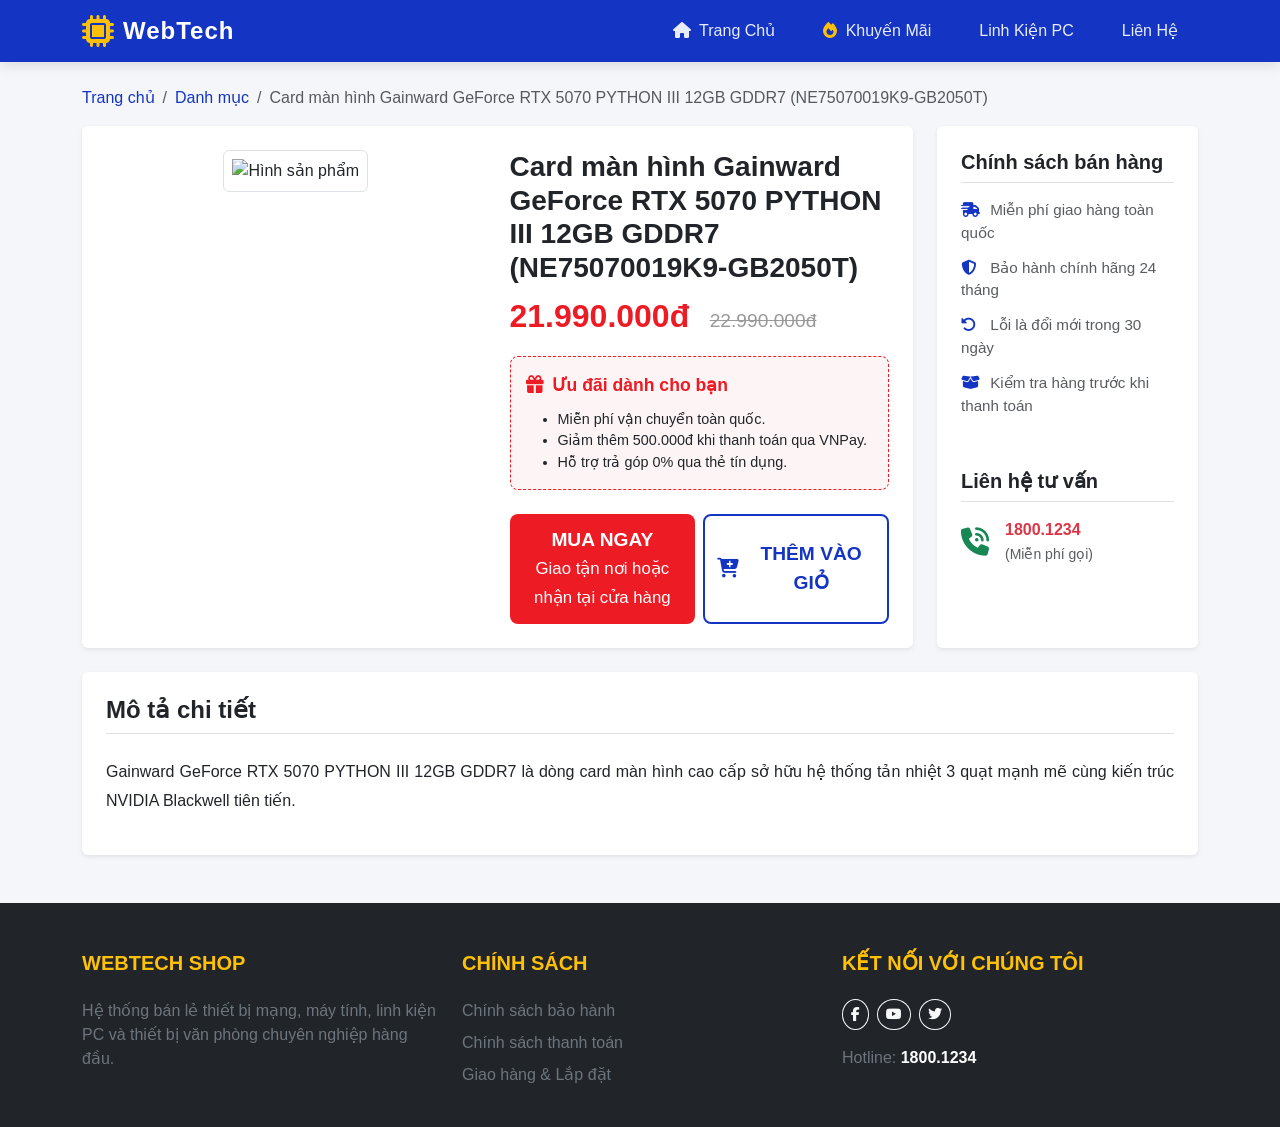
==== product-detail.html @ 5ba0ca41 "Add files via upload" ====
<!DOCTYPE html>
<html lang="vi">
<head>
    <meta charset="UTF-8">
    <meta name="viewport" content="width=device-width, initial-scale=1.0">
    <title id="page-title">Chi tiết sản phẩm - WebTech</title>
    
    <link href="https://cdn.jsdelivr.net/npm/bootstrap@5.3.0/dist/css/bootstrap.min.css" rel="stylesheet">
    <link rel="stylesheet" href="https://cdnjs.cloudflare.com/ajax/libs/font-awesome/6.4.0/css/all.min.css">
    
    <style>
        :root {
            --primary-color: #1435c3;
            --secondary-color: #ed1b24;
            --bg-color: #f4f6f9;
        }

        body {
            background-color: var(--bg-color);
            font-family: 'Segoe UI', Tahoma, Geneva, Verdana, sans-serif;
        }

        /* --- Navbar Đồng bộ với Index --- */
        .main-nav {
            background-color: var(--primary-color);
            box-shadow: 0 4px 12px rgba(0,0,0,0.1);
        }
        .navbar-brand { font-size: 1.5rem; letter-spacing: 1px; }
        .nav-link {
            color: rgba(255, 255, 255, 0.9) !important;
            font-weight: 500;
            padding: 10px 20px !important;
            transition: all 0.3s ease;
            border-radius: 6px;
        }
        .nav-link:hover {
            color: #fff !important;
            background-color: rgba(255, 255, 255, 0.1);
        }

        /* --- Chi tiết sản phẩm --- */
        .breadcrumb a { text-decoration: none; color: var(--primary-color); }
        .product-price-detail { font-size: 2rem; color: var(--secondary-color); font-weight: bold; }
        .product-old-price-detail { text-decoration: line-through; color: #999; font-size: 1.2rem; }
        
        .promo-box {
            border: 1px dashed var(--secondary-color);
            border-radius: 8px;
            padding: 15px;
            background-color: #fdf5f5;
        }
        .promo-title {
            color: var(--secondary-color);
            font-weight: bold;
            font-size: 1.1rem;
            margin-bottom: 10px;
        }

        /* Buttons */
        .btn-buy-now {
            background-color: var(--secondary-color);
            color: white;
            font-weight: bold;
            font-size: 1.2rem;
            padding: 12px;
            border-radius: 8px;
            transition: all 0.3s ease;
            border: none;
        }
        .btn-buy-now:hover { background-color: #c9141c; transform: translateY(-2px); }
        
        .btn-add-cart {
            border: 2px solid var(--primary-color);
            color: var(--primary-color);
            font-weight: bold;
            font-size: 1.2rem;
            padding: 12px;
            border-radius: 8px;
            transition: all 0.3s ease;
            background: transparent;
        }
        .btn-add-cart:hover { background-color: var(--primary-color); color: white; transform: translateY(-2px); }

        .policy-list li { margin-bottom: 12px; font-size: 0.95rem; }
        .policy-list i { color: var(--primary-color); width: 25px; }

        /* Đảm bảo ảnh chi tiết giữ đúng tỷ lệ */
        .detail-main-img {
            width: 100%;
            height: 400px;
            object-fit: contain;
        }

        /* Icon cho modal thông báo */
        .modal-icon {
            font-size: 3.5rem;
            color: #ffc107;
            margin-bottom: 15px;
        }
    </style>
</head>
<body>

    <nav class="navbar navbar-expand-lg navbar-dark main-nav sticky-top mb-4">
        <div class="container">
            <a class="navbar-brand fw-bold d-flex align-items-center" href="index.html">
                <i class="fa-solid fa-microchip fs-2 me-2 text-warning"></i> 
                <span>WebTech</span>
            </a>
            <button class="navbar-toggler border-0" type="button" data-bs-toggle="collapse" data-bs-target="#mainMenu">
                <span class="navbar-toggler-icon"></span>
            </button>
            <div class="collapse navbar-collapse" id="mainMenu">
                <ul class="navbar-nav ms-auto gap-2">
                    <li class="nav-item"><a class="nav-link" href="index.html"><i class="fa-solid fa-house me-1"></i> Trang Chủ</a></li>
                    <li class="nav-item"><a class="nav-link" href="#" data-bs-toggle="modal" data-bs-target="#comingSoonModal"><i class="fa-solid fa-fire me-1 text-warning"></i> Khuyến Mãi</a></li>
                    <li class="nav-item"><a class="nav-link" href="#" data-bs-toggle="modal" data-bs-target="#comingSoonModal">Linh Kiện PC</a></li>
                    <li class="nav-item"><a class="nav-link" href="#" data-bs-toggle="modal" data-bs-target="#comingSoonModal">Liên Hệ</a></li>
                </ul>
            </div>
        </div>
    </nav>

    <div class="container mb-5">
        
        <nav aria-label="breadcrumb" class="mb-3">
            <ol class="breadcrumb">
                <li class="breadcrumb-item"><a href="index.html">Trang chủ</a></li>
                <li class="breadcrumb-item"><a href="#" data-bs-toggle="modal" data-bs-target="#comingSoonModal">Danh mục</a></li>
                <li class="breadcrumb-item active" aria-current="page" id="bread-name">Đang tải...</li>
            </ol>
        </nav>

        <div class="row g-4">
            <div class="col-lg-9">
                <div class="card border-0 shadow-sm p-4 h-100">
                    <div class="row g-4">
                        <div class="col-md-6 text-center">
                            <img id="detail-img" src="images/placeholder.jpg" class="detail-main-img rounded mb-3 border p-2" alt="Hình sản phẩm">
                        </div>
                        
                        <div class="col-md-6">
                            <h3 id="detail-title" class="fw-bold mb-2">Đang tải tên sản phẩm...</h3>
                            
                            <div class="mb-3">
                                <span id="detail-price" class="product-price-detail">0₫</span>
                                <span id="detail-old-price" class="product-old-price-detail ms-3"></span>
                            </div>

                            <div class="promo-box mb-4">
                                <div class="promo-title"><i class="fa-solid fa-gift me-2"></i>Ưu đãi dành cho bạn</div>
                                <ul class="mb-0 text-dark" style="font-size: 0.9rem;">
                                    <li>Miễn phí vận chuyển toàn quốc.</li>
                                    <li>Giảm thêm 500.000đ khi thanh toán qua VNPay.</li>
                                    <li>Hỗ trợ trả góp 0% qua thẻ tín dụng.</li>
                                </ul>
                            </div>

                            <div class="row g-2">
                                <div class="col-12 col-sm-6">
                                    <button class="btn btn-buy-now w-100 h-100" data-bs-toggle="modal" data-bs-target="#comingSoonModal">
                                        MUA NGAY <br><small class="fw-normal">Giao tận nơi hoặc nhận tại cửa hàng</small>
                                    </button>
                                </div>
                                <div class="col-12 col-sm-6">
                                    <button class="btn btn-add-cart w-100 h-100 d-flex align-items-center justify-content-center" data-bs-toggle="modal" data-bs-target="#comingSoonModal">
                                        <i class="fa-solid fa-cart-plus me-2"></i> THÊM VÀO GIỎ
                                    </button>
                                </div>
                            </div>
                        </div>
                    </div>
                </div>
            </div>

            <div class="col-lg-3">
                <div class="card border-0 shadow-sm p-4 h-100">
                    <h5 class="fw-bold mb-3 border-bottom pb-2">Chính sách bán hàng</h5>
                    <ul class="list-unstyled policy-list text-muted">
                        <li><i class="fa-solid fa-truck-fast"></i> Miễn phí giao hàng toàn quốc</li>
                        <li><i class="fa-solid fa-shield-halved"></i> Bảo hành chính hãng 24 tháng</li>
                        <li><i class="fa-solid fa-rotate-left"></i> Lỗi là đổi mới trong 30 ngày</li>
                        <li><i class="fa-solid fa-box-open"></i> Kiểm tra hàng trước khi thanh toán</li>
                    </ul>

                    <h5 class="fw-bold mb-3 mt-4 border-bottom pb-2">Liên hệ tư vấn</h5>
                    <div class="d-flex align-items-center mb-2">
                        <i class="fa-solid fa-phone-volume text-success fs-3 me-3"></i>
                        <div>
                            <div class="fw-bold text-danger">1800.1234</div>
                            <small class="text-muted">(Miễn phí gọi)</small>
                        </div>
                    </div>
                </div>
            </div>
        </div>

        <div class="row mt-4">
            <div class="col-12">
                <div class="card border-0 shadow-sm p-4">
                    <h4 class="fw-bold mb-4 border-bottom pb-2">Mô tả chi tiết</h4>
                    <p id="detail-desc" style="line-height: 1.8; text-align: justify;">
                        Đang tải mô tả sản phẩm...
                    </p>
                </div>
            </div>
        </div>

    </div>

    <footer class="bg-dark text-light pt-5 pb-4 mt-5">
        <div class="container text-md-start">
            <div class="row g-4">
                <div class="col-md-4 col-lg-4">
                    <h5 class="text-uppercase mb-4 fw-bold text-warning">WebTech Shop</h5>
                    <p class="text-secondary">Hệ thống bán lẻ thiết bị mạng, máy tính, linh kiện PC và thiết bị văn phòng chuyên nghiệp hàng đầu.</p>
                </div>
                <div class="col-md-4 col-lg-4">
                    <h5 class="text-uppercase mb-4 fw-bold text-warning">Chính sách</h5>
                    <ul class="list-unstyled">
                        <li class="mb-2"><a href="#" data-bs-toggle="modal" data-bs-target="#comingSoonModal" class="text-secondary text-decoration-none hover-text-white">Chính sách bảo hành</a></li>
                        <li class="mb-2"><a href="#" data-bs-toggle="modal" data-bs-target="#comingSoonModal" class="text-secondary text-decoration-none hover-text-white">Chính sách thanh toán</a></li>
                        <li class="mb-2"><a href="#" data-bs-toggle="modal" data-bs-target="#comingSoonModal" class="text-secondary text-decoration-none hover-text-white">Giao hàng & Lắp đặt</a></li>
                    </ul>
                </div>
                <div class="col-md-4 col-lg-4">
                    <h5 class="text-uppercase mb-4 fw-bold text-warning">Kết nối với chúng tôi</h5>
                    <div class="d-flex gap-2 mb-3">
                        <a href="#" data-bs-toggle="modal" data-bs-target="#comingSoonModal" class="btn btn-outline-light btn-sm rounded-circle"><i class="fa-brands fa-facebook-f"></i></a>
                        <a href="#" data-bs-toggle="modal" data-bs-target="#comingSoonModal" class="btn btn-outline-light btn-sm rounded-circle"><i class="fa-brands fa-youtube"></i></a>
                        <a href="#" data-bs-toggle="modal" data-bs-target="#comingSoonModal" class="btn btn-outline-light btn-sm rounded-circle"><i class="fa-brands fa-twitter"></i></a>
                    </div>
                    <p class="text-secondary mb-1">Hotline: <strong class="text-white">1800.1234</strong></p>
                </div>
            </div>
        </div>
    </footer>

    <div class="modal fade" id="comingSoonModal" tabindex="-1" aria-labelledby="comingSoonModalLabel" aria-hidden="true">
        <div class="modal-dialog modal-dialog-centered">
            <div class="modal-content border-0 shadow-lg">
                <div class="modal-header border-bottom-0 pb-0">
                    <button type="button" class="btn-close" data-bs-dismiss="modal" aria-label="Đóng"></button>
                </div>
                <div class="modal-body text-center pb-5 pt-0">
                    <i class="fa-solid fa-person-digging modal-icon"></i>
                    <h4 class="fw-bold mb-3" id="comingSoonModalLabel">Tính năng đang cập nhật</h4>
                    <p class="text-muted px-3">
                        Tính năng này hiện đang được nâng cấp và hoàn thiện. Vui lòng quay lại sau nhé!
                    </p>
                    <button type="button" class="btn btn-primary px-4 mt-2" data-bs-dismiss="modal">Đã hiểu</button>
                </div>
            </div>
        </div>
    </div>

    <script src="https://cdn.jsdelivr.net/npm/bootstrap@5.3.0/dist/js/bootstrap.bundle.min.js"></script>

    <script>
        // Cơ sở dữ liệu mẫu (Giả lập Backend)
        const productsDB = {
            "1": {
                name: "Card màn hình Gainward GeForce RTX 5070 PYTHON III 12GB GDDR7 (NE75070019K9-GB2050T)",
                price: "21.990.000đ",
                oldPrice: "22.990.000đ",
                img: "images/product-1.jpg", 
                desc: "Gainward GeForce RTX 5070 PYTHON III 12GB GDDR7 là dòng card màn hình cao cấp sở hữu hệ thống tản nhiệt 3 quạt mạnh mẽ cùng kiến trúc NVIDIA Blackwell tiên tiến."
            },
            "2": {
                name: "CPU AMD Ryzen 7 9800X3D (8 nhân 16 luồng - Boost to 5.2 GHz - 104MB - AM5)",
                price: "14.990.000₫",
                oldPrice: "",
                img: "images/product-2.jpg", 
                desc: "AMD Ryzen 7 9800X3D là bộ vi xử lý gaming mạnh nhất thế giới hiện nay, vượt trội hoàn toàn so với các đối thủ cùng phân khúc nhờ kiến trúc Zen 5 kết hợp với công nghệ 3D V-Cache thế hệ thứ 2 đột phá."
            },
            "3": {
                name: "Laptop Asus ROG Zephyrus G16 GU605CR-QR265WS (Ultra 9-285H/ GeForce RTX™ 5070Ti/ 32GB/ 1TB/ Win 11 Home)",
                price: "77.990.000₫",
                oldPrice: "",
                img: "images/product-3.jpg",
                desc: "Asus ROG Zephyrus G16 GU605CR-QR265WS là dòng laptop gaming AI cao cấp thuộc thế hệ mới, sở hữu cấu hình siêu khủng với vi xử lý Intel Core Ultra 9 285H, card đồ họa NVIDIA GeForce RTX 5070 Ti, bộ nhớ 32GB RAM, cùng ổ cứng 1TB SSD."
            },
            "4": {
                name: "Màn hình Samsung OLED G8 G85SB LS34BG850SEXXV 34 (UltraWide 3440 x 1440/ OLED/ 175Hz/ 0.1 ms)",
                price: "30.990.000₫",
                oldPrice: "",
                img: "images/product-4.jpg",
                desc: "Samsung Odyssey OLED G8 G85SB (mã LS34BG850SEXXV) là dòng màn hình chơi game cong UltraWide cao cấp sử dụng công nghệ tấm nền QD-OLED đỉnh cao của Samsung."
            },
            "5": {
                name: "Chuột Gaming không dây Logitech PRO X2 SUPERSTRIKE 910-007778 (GRAPHITE - Đen Trắng)",
                price: "4.990.000đ",
                oldPrice: "6.990.000₫",
                img: "images/product-5.jpg",
                desc: "Logitech G PRO X2 SUPERSTRIKE (Mã: 910-007778) là dòng chuột gaming không dây phân khúc eSports siêu cao cấp mới nhất của Logitech, nổi bật với sự nâng cấp mang tính đột phá về công nghệ nút bấm cảm ứng điện từ và phản hồi xúc giác. Phiên bản phối màu Graphite (Đen Trắng) mang lại vẻ ngoài tương phản vô cùng hiện đại và phong cách."
            }
        };

        const urlParams = new URLSearchParams(window.location.search);
        let productId = urlParams.get('id');

        if (!productId || !productsDB[productId]) {
            productId = "1"; 
        }

        const productData = productsDB[productId];

        document.getElementById("page-title").innerText = "Chi tiết: " + productData.name;
        document.getElementById("bread-name").innerText = productData.name;
        document.getElementById("detail-title").innerText = productData.name;
        document.getElementById("detail-price").innerText = productData.price;
        document.getElementById("detail-old-price").innerText = productData.oldPrice;
        document.getElementById("detail-img").src = productData.img;
        document.getElementById("detail-desc").innerText = productData.desc;
    </script>
</body>
</html>
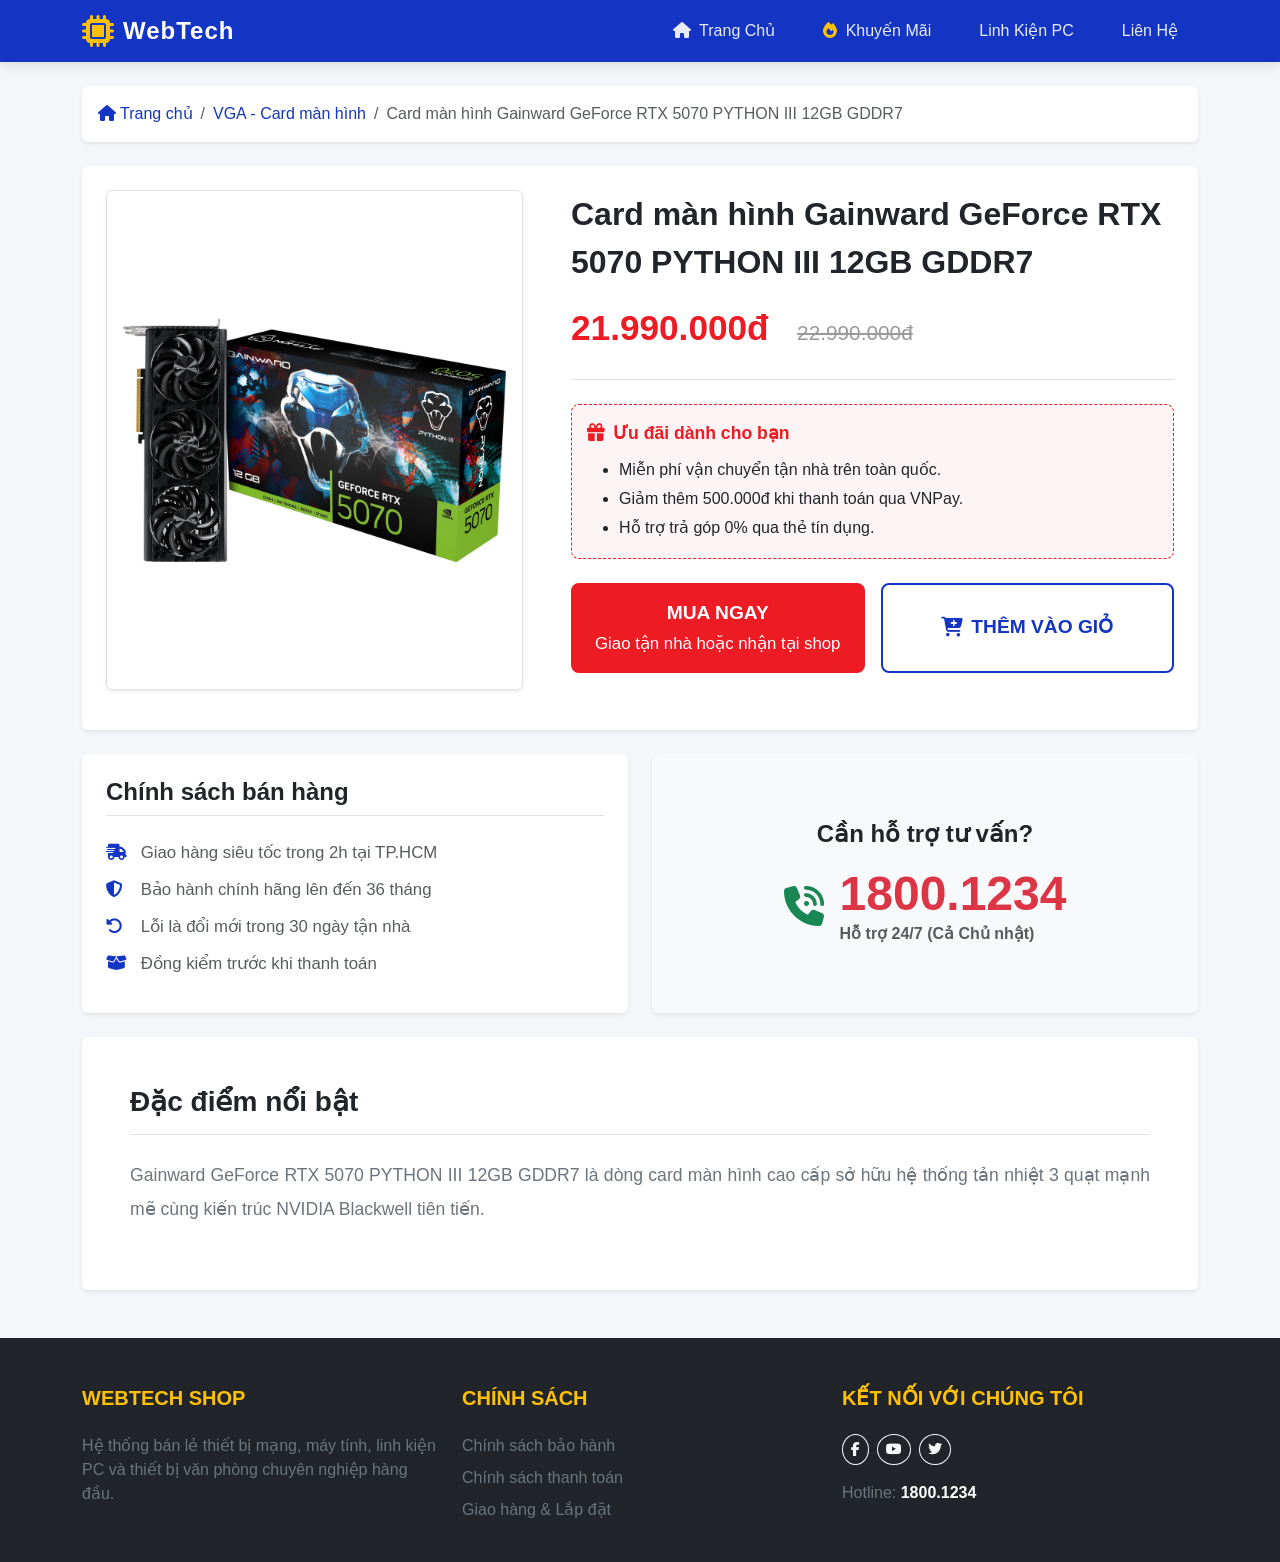
==== commit d138d4d5: "Add files via upload" ====
--- a/product-detail.html
+++ b/product-detail.html
@@ -20,7 +20,7 @@
             font-family: 'Segoe UI', Tahoma, Geneva, Verdana, sans-serif;
         }
 
-        /* --- Navbar Đồng bộ với Index --- */
+        /* --- Navbar Đồng bộ --- */
         .main-nav {
             background-color: var(--primary-color);
             box-shadow: 0 4px 12px rgba(0,0,0,0.1);
@@ -40,63 +40,34 @@
 
         /* --- Chi tiết sản phẩm --- */
         .breadcrumb a { text-decoration: none; color: var(--primary-color); }
-        .product-price-detail { font-size: 2rem; color: var(--secondary-color); font-weight: bold; }
-        .product-old-price-detail { text-decoration: line-through; color: #999; font-size: 1.2rem; }
+        .product-price-detail { font-size: 2.2rem; color: var(--secondary-color); font-weight: bold; }
+        .product-old-price-detail { text-decoration: line-through; color: #999; font-size: 1.3rem; }
         
         .promo-box {
-            border: 1px dashed var(--secondary-color);
-            border-radius: 8px;
-            padding: 15px;
-            background-color: #fdf5f5;
-        }
-        .promo-title {
-            color: var(--secondary-color);
-            font-weight: bold;
-            font-size: 1.1rem;
-            margin-bottom: 10px;
-        }
+            border: 1px dashed var(--secondary-color); border-radius: 8px; padding: 15px; background-color: #fdf5f5;
+        }
+        .promo-title { color: var(--secondary-color); font-weight: bold; font-size: 1.1rem; margin-bottom: 10px; }
 
         /* Buttons */
         .btn-buy-now {
-            background-color: var(--secondary-color);
-            color: white;
-            font-weight: bold;
-            font-size: 1.2rem;
-            padding: 12px;
-            border-radius: 8px;
-            transition: all 0.3s ease;
-            border: none;
+            background-color: var(--secondary-color); color: white; font-weight: bold; font-size: 1.2rem;
+            padding: 12px; border-radius: 8px; transition: all 0.3s ease; border: none;
         }
         .btn-buy-now:hover { background-color: #c9141c; transform: translateY(-2px); }
         
         .btn-add-cart {
-            border: 2px solid var(--primary-color);
-            color: var(--primary-color);
-            font-weight: bold;
-            font-size: 1.2rem;
-            padding: 12px;
-            border-radius: 8px;
-            transition: all 0.3s ease;
-            background: transparent;
+            border: 2px solid var(--primary-color); color: var(--primary-color); font-weight: bold;
+            font-size: 1.2rem; padding: 12px; border-radius: 8px; transition: all 0.3s ease; background: transparent;
         }
         .btn-add-cart:hover { background-color: var(--primary-color); color: white; transform: translateY(-2px); }
 
-        .policy-list li { margin-bottom: 12px; font-size: 0.95rem; }
-        .policy-list i { color: var(--primary-color); width: 25px; }
-
-        /* Đảm bảo ảnh chi tiết giữ đúng tỷ lệ */
-        .detail-main-img {
-            width: 100%;
-            height: 400px;
-            object-fit: contain;
-        }
-
-        /* Icon cho modal thông báo */
-        .modal-icon {
-            font-size: 3.5rem;
-            color: #ffc107;
-            margin-bottom: 15px;
-        }
+        .policy-list li { margin-bottom: 12px; font-size: 1.05rem; }
+        .policy-list i { color: var(--primary-color); width: 30px; }
+
+        /* Đảm bảo ảnh chi tiết giữ đúng tỷ lệ và to hơn */
+        .detail-main-img { width: 100%; height: 500px; object-fit: contain; }
+
+        .modal-icon { font-size: 3.5rem; color: #ffc107; margin-bottom: 15px; }
     </style>
 </head>
 <body>
@@ -123,47 +94,47 @@
 
     <div class="container mb-5">
         
-        <nav aria-label="breadcrumb" class="mb-3">
-            <ol class="breadcrumb">
-                <li class="breadcrumb-item"><a href="index.html">Trang chủ</a></li>
-                <li class="breadcrumb-item"><a href="#" data-bs-toggle="modal" data-bs-target="#comingSoonModal">Danh mục</a></li>
-                <li class="breadcrumb-item active" aria-current="page" id="bread-name">Đang tải...</li>
+        <nav aria-label="breadcrumb" class="mb-4">
+            <ol class="breadcrumb bg-white p-3 rounded shadow-sm">
+                <li class="breadcrumb-item"><a href="index.html"><i class="fa-solid fa-house me-1"></i>Trang chủ</a></li>
+                <li class="breadcrumb-item"><a href="index.html" id="bread-category">Đang tải danh mục...</a></li>
+                <li class="breadcrumb-item active" aria-current="page" id="bread-name">Đang tải sản phẩm...</li>
             </ol>
         </nav>
 
         <div class="row g-4">
-            <div class="col-lg-9">
-                <div class="card border-0 shadow-sm p-4 h-100">
-                    <div class="row g-4">
-                        <div class="col-md-6 text-center">
-                            <img id="detail-img" src="images/placeholder.jpg" class="detail-main-img rounded mb-3 border p-2" alt="Hình sản phẩm">
+            <div class="col-12">
+                <div class="card border-0 shadow-sm p-4 mb-4">
+                    <div class="row g-5">
+                        <div class="col-md-5 text-center">
+                            <img id="detail-img" src="images/placeholder.jpg" class="detail-main-img rounded mb-3 border p-3 shadow-sm" alt="Hình sản phẩm">
                         </div>
                         
-                        <div class="col-md-6">
-                            <h3 id="detail-title" class="fw-bold mb-2">Đang tải tên sản phẩm...</h3>
+                        <div class="col-md-7">
+                            <h2 id="detail-title" class="fw-bold mb-3 lh-base">Đang tải tên sản phẩm...</h2>
                             
-                            <div class="mb-3">
+                            <div class="mb-4 pb-4 border-bottom">
                                 <span id="detail-price" class="product-price-detail">0₫</span>
-                                <span id="detail-old-price" class="product-old-price-detail ms-3"></span>
+                                <span id="detail-old-price" class="product-old-price-detail ms-4"></span>
                             </div>
 
                             <div class="promo-box mb-4">
                                 <div class="promo-title"><i class="fa-solid fa-gift me-2"></i>Ưu đãi dành cho bạn</div>
-                                <ul class="mb-0 text-dark" style="font-size: 0.9rem;">
-                                    <li>Miễn phí vận chuyển toàn quốc.</li>
+                                <ul class="mb-0 text-dark" style="font-size: 1rem; line-height: 1.8;">
+                                    <li>Miễn phí vận chuyển tận nhà trên toàn quốc.</li>
                                     <li>Giảm thêm 500.000đ khi thanh toán qua VNPay.</li>
                                     <li>Hỗ trợ trả góp 0% qua thẻ tín dụng.</li>
                                 </ul>
                             </div>
 
-                            <div class="row g-2">
-                                <div class="col-12 col-sm-6">
-                                    <button class="btn btn-buy-now w-100 h-100" data-bs-toggle="modal" data-bs-target="#comingSoonModal">
-                                        MUA NGAY <br><small class="fw-normal">Giao tận nơi hoặc nhận tại cửa hàng</small>
+                            <div class="row g-3">
+                                <div class="col-12 col-md-6">
+                                    <button class="btn btn-buy-now w-100 h-100 py-3" data-bs-toggle="modal" data-bs-target="#comingSoonModal">
+                                        MUA NGAY <br><small class="fw-normal d-block mt-1">Giao tận nhà hoặc nhận tại shop</small>
                                     </button>
                                 </div>
-                                <div class="col-12 col-sm-6">
-                                    <button class="btn btn-add-cart w-100 h-100 d-flex align-items-center justify-content-center" data-bs-toggle="modal" data-bs-target="#comingSoonModal">
+                                <div class="col-12 col-md-6">
+                                    <button class="btn btn-add-cart w-100 h-100 py-3 d-flex align-items-center justify-content-center" data-bs-toggle="modal" data-bs-target="#comingSoonModal">
                                         <i class="fa-solid fa-cart-plus me-2"></i> THÊM VÀO GIỎ
                                     </button>
                                 </div>
@@ -171,35 +142,38 @@
                         </div>
                     </div>
                 </div>
-            </div>
-
-            <div class="col-lg-3">
-                <div class="card border-0 shadow-sm p-4 h-100">
-                    <h5 class="fw-bold mb-3 border-bottom pb-2">Chính sách bán hàng</h5>
-                    <ul class="list-unstyled policy-list text-muted">
-                        <li><i class="fa-solid fa-truck-fast"></i> Miễn phí giao hàng toàn quốc</li>
-                        <li><i class="fa-solid fa-shield-halved"></i> Bảo hành chính hãng 24 tháng</li>
-                        <li><i class="fa-solid fa-rotate-left"></i> Lỗi là đổi mới trong 30 ngày</li>
-                        <li><i class="fa-solid fa-box-open"></i> Kiểm tra hàng trước khi thanh toán</li>
-                    </ul>
-
-                    <h5 class="fw-bold mb-3 mt-4 border-bottom pb-2">Liên hệ tư vấn</h5>
-                    <div class="d-flex align-items-center mb-2">
-                        <i class="fa-solid fa-phone-volume text-success fs-3 me-3"></i>
-                        <div>
-                            <div class="fw-bold text-danger">1800.1234</div>
-                            <small class="text-muted">(Miễn phí gọi)</small>
-                        </div>
-                    </div>
-                </div>
-            </div>
-        </div>
-
-        <div class="row mt-4">
-            <div class="col-12">
-                <div class="card border-0 shadow-sm p-4">
-                    <h4 class="fw-bold mb-4 border-bottom pb-2">Mô tả chi tiết</h4>
-                    <p id="detail-desc" style="line-height: 1.8; text-align: justify;">
+
+                <div class="row g-4 mb-4">
+                    <div class="col-md-6">
+                        <div class="card border-0 shadow-sm p-4 h-100">
+                            <h4 class="fw-bold mb-4 border-bottom pb-2">Chính sách bán hàng</h4>
+                            <ul class="list-unstyled policy-list text-muted mb-0">
+                                <li><i class="fa-solid fa-truck-fast"></i> Giao hàng siêu tốc trong 2h tại TP.HCM</li>
+                                <li><i class="fa-solid fa-shield-halved"></i> Bảo hành chính hãng lên đến 36 tháng</li>
+                                <li><i class="fa-solid fa-rotate-left"></i> Lỗi là đổi mới trong 30 ngày tận nhà</li>
+                                <li><i class="fa-solid fa-box-open"></i> Đồng kiểm trước khi thanh toán</li>
+                            </ul>
+                        </div>
+                    </div>
+                    <div class="col-md-6">
+                        <div class="card border-0 shadow-sm p-4 h-100 d-flex justify-content-center align-items-center bg-light">
+                            <div class="text-center">
+                                <h4 class="fw-bold mb-3">Cần hỗ trợ tư vấn?</h4>
+                                <div class="d-flex align-items-center justify-content-center">
+                                    <i class="fa-solid fa-phone-volume text-success fs-1 me-3"></i>
+                                    <div class="text-start">
+                                        <div class="fw-bold text-danger display-5">1800.1234</div>
+                                        <div class="text-muted fw-bold">Hỗ trợ 24/7 (Cả Chủ nhật)</div>
+                                    </div>
+                                </div>
+                            </div>
+                        </div>
+                    </div>
+                </div>
+
+                <div class="card border-0 shadow-sm p-5">
+                    <h3 class="fw-bold mb-4 border-bottom pb-3">Đặc điểm nổi bật</h3>
+                    <p id="detail-desc" style="line-height: 1.9; text-align: justify; font-size: 1.1rem;" class="text-secondary">
                         Đang tải mô tả sản phẩm...
                     </p>
                 </div>
@@ -257,42 +231,46 @@
     <script src="https://cdn.jsdelivr.net/npm/bootstrap@5.3.0/dist/js/bootstrap.bundle.min.js"></script>
 
     <script>
-        // Cơ sở dữ liệu mẫu (Giả lập Backend)
         const productsDB = {
             "1": {
-                name: "Card màn hình Gainward GeForce RTX 5070 PYTHON III 12GB GDDR7 (NE75070019K9-GB2050T)",
+                name: "Card màn hình Gainward GeForce RTX 5070 PYTHON III 12GB GDDR7",
+                categoryName: "VGA - Card màn hình", // Đã thêm danh mục để Breadcrumb đọc
                 price: "21.990.000đ",
                 oldPrice: "22.990.000đ",
                 img: "images/product-1.jpg", 
                 desc: "Gainward GeForce RTX 5070 PYTHON III 12GB GDDR7 là dòng card màn hình cao cấp sở hữu hệ thống tản nhiệt 3 quạt mạnh mẽ cùng kiến trúc NVIDIA Blackwell tiên tiến."
             },
             "2": {
-                name: "CPU AMD Ryzen 7 9800X3D (8 nhân 16 luồng - Boost to 5.2 GHz - 104MB - AM5)",
+                name: "CPU AMD Ryzen 7 9800X3D (8 nhân 16 luồng - Boost to 5.2 GHz - 104MB)",
+                categoryName: "CPU - Bộ vi xử lý",
                 price: "14.990.000₫",
                 oldPrice: "",
                 img: "images/product-2.jpg", 
                 desc: "AMD Ryzen 7 9800X3D là bộ vi xử lý gaming mạnh nhất thế giới hiện nay, vượt trội hoàn toàn so với các đối thủ cùng phân khúc nhờ kiến trúc Zen 5 kết hợp với công nghệ 3D V-Cache thế hệ thứ 2 đột phá."
             },
             "3": {
-                name: "Laptop Asus ROG Zephyrus G16 GU605CR-QR265WS (Ultra 9-285H/ GeForce RTX™ 5070Ti/ 32GB/ 1TB/ Win 11 Home)",
+                name: "Laptop Asus ROG Zephyrus G16 GU605CR-QR265WS (RTX 5070Ti)",
+                categoryName: "Laptop & Macbook",
                 price: "77.990.000₫",
                 oldPrice: "",
                 img: "images/product-3.jpg",
                 desc: "Asus ROG Zephyrus G16 GU605CR-QR265WS là dòng laptop gaming AI cao cấp thuộc thế hệ mới, sở hữu cấu hình siêu khủng với vi xử lý Intel Core Ultra 9 285H, card đồ họa NVIDIA GeForce RTX 5070 Ti, bộ nhớ 32GB RAM, cùng ổ cứng 1TB SSD."
             },
             "4": {
-                name: "Màn hình Samsung OLED G8 G85SB LS34BG850SEXXV 34 (UltraWide 3440 x 1440/ OLED/ 175Hz/ 0.1 ms)",
+                name: "Màn hình Samsung OLED G8 G85SB LS34BG850SEXXV 34 inch",
+                categoryName: "Màn hình máy tính",
                 price: "30.990.000₫",
                 oldPrice: "",
                 img: "images/product-4.jpg",
-                desc: "Samsung Odyssey OLED G8 G85SB (mã LS34BG850SEXXV) là dòng màn hình chơi game cong UltraWide cao cấp sử dụng công nghệ tấm nền QD-OLED đỉnh cao của Samsung."
+                desc: "Samsung Odyssey OLED G8 G85SB (mã LS34BG850SEXXV) là dòng màn hình chơi game cong UltraWide cao cấp sử dụng công nghệ tấm nền QD-OLED đỉnh cao của Samsung mang lại màu đen sâu thẳm và màu sắc rực rỡ."
             },
             "5": {
-                name: "Chuột Gaming không dây Logitech PRO X2 SUPERSTRIKE 910-007778 (GRAPHITE - Đen Trắng)",
+                name: "Chuột Gaming không dây Logitech PRO X2 SUPERLIGHT",
+                categoryName: "Chuột & Bàn phím",
                 price: "4.990.000đ",
                 oldPrice: "6.990.000₫",
                 img: "images/product-5.jpg",
-                desc: "Logitech G PRO X2 SUPERSTRIKE (Mã: 910-007778) là dòng chuột gaming không dây phân khúc eSports siêu cao cấp mới nhất của Logitech, nổi bật với sự nâng cấp mang tính đột phá về công nghệ nút bấm cảm ứng điện từ và phản hồi xúc giác. Phiên bản phối màu Graphite (Đen Trắng) mang lại vẻ ngoài tương phản vô cùng hiện đại và phong cách."
+                desc: "Logitech G PRO X2 SUPERLIGHT là dòng chuột gaming không dây phân khúc eSports siêu cao cấp mới nhất của Logitech, nổi bật với sự nâng cấp mang tính đột phá về công nghệ nút bấm cảm ứng điện từ và trọng lượng siêu nhẹ."
             }
         };
 
@@ -305,7 +283,9 @@
 
         const productData = productsDB[productId];
 
+        // Gắn dữ liệu
         document.getElementById("page-title").innerText = "Chi tiết: " + productData.name;
+        document.getElementById("bread-category").innerText = productData.categoryName; // Chỗ này sẽ hiển thị tên danh mục
         document.getElementById("bread-name").innerText = productData.name;
         document.getElementById("detail-title").innerText = productData.name;
         document.getElementById("detail-price").innerText = productData.price;
